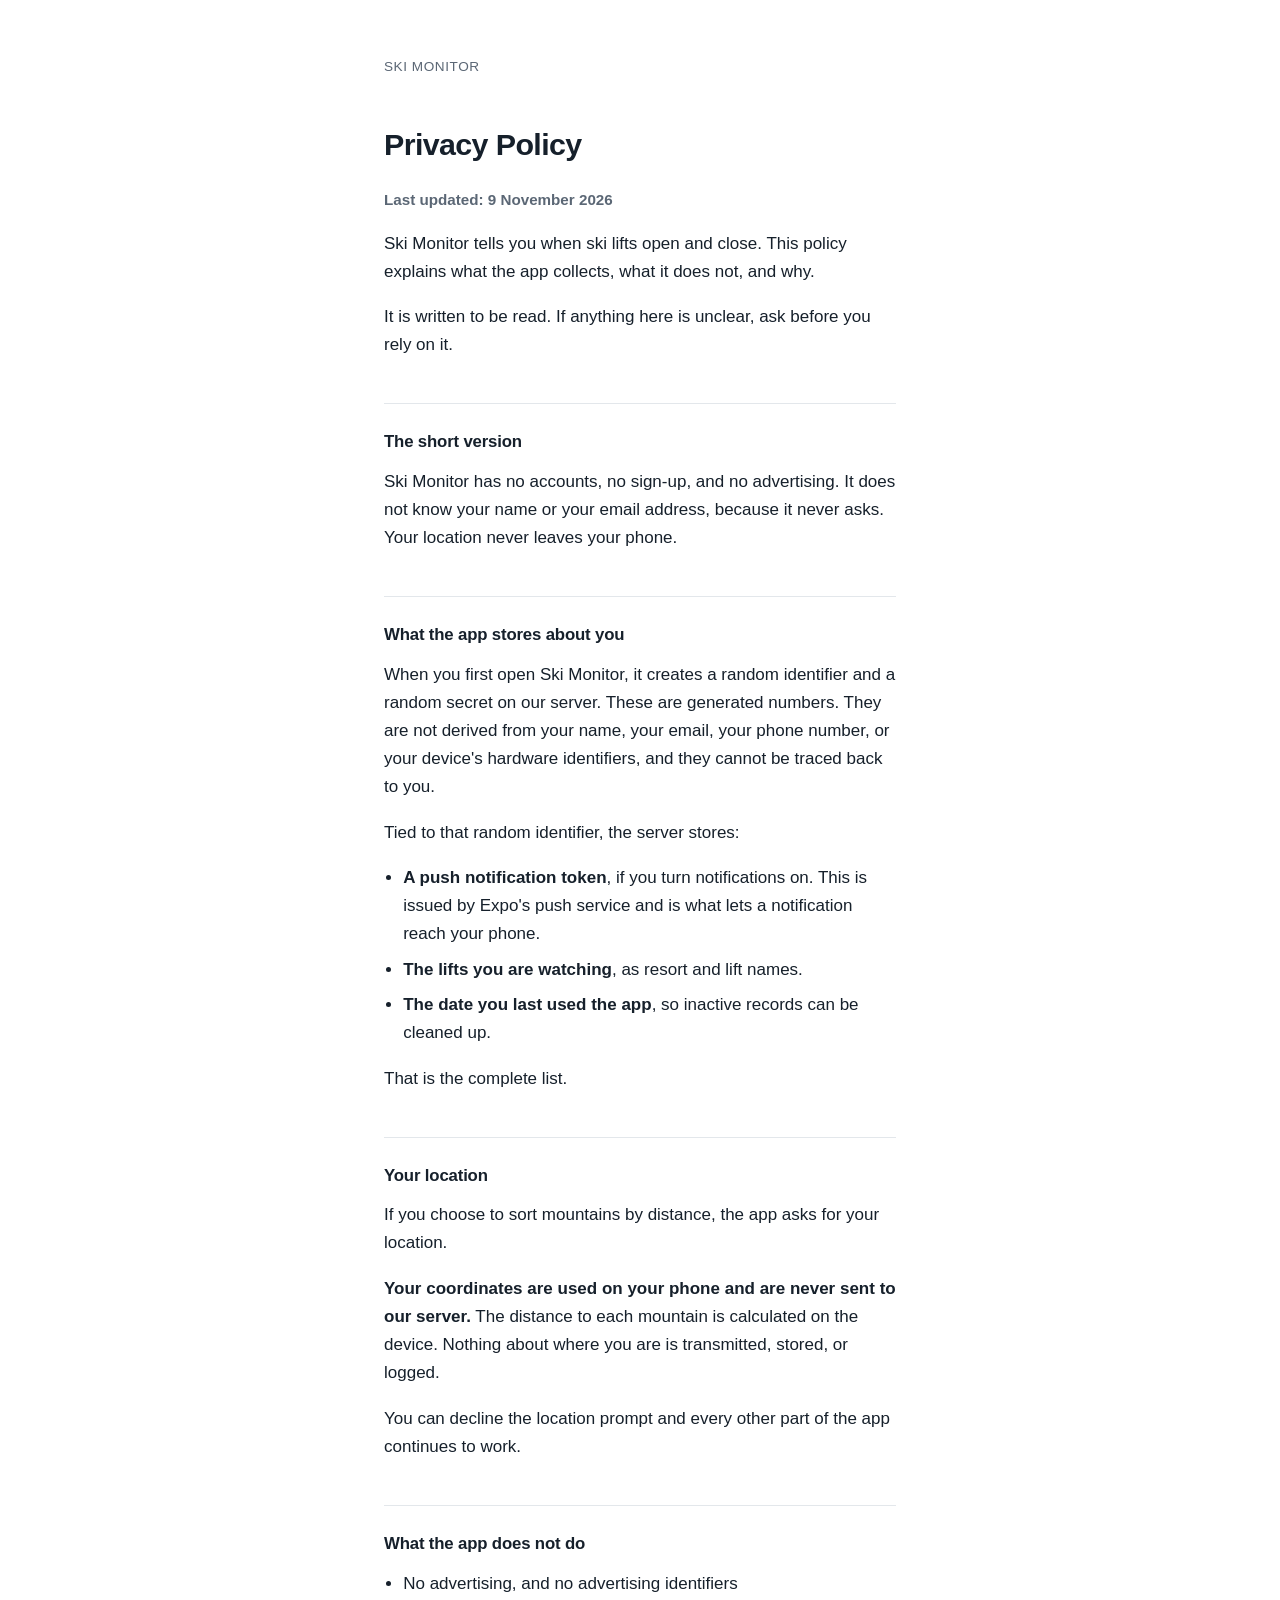
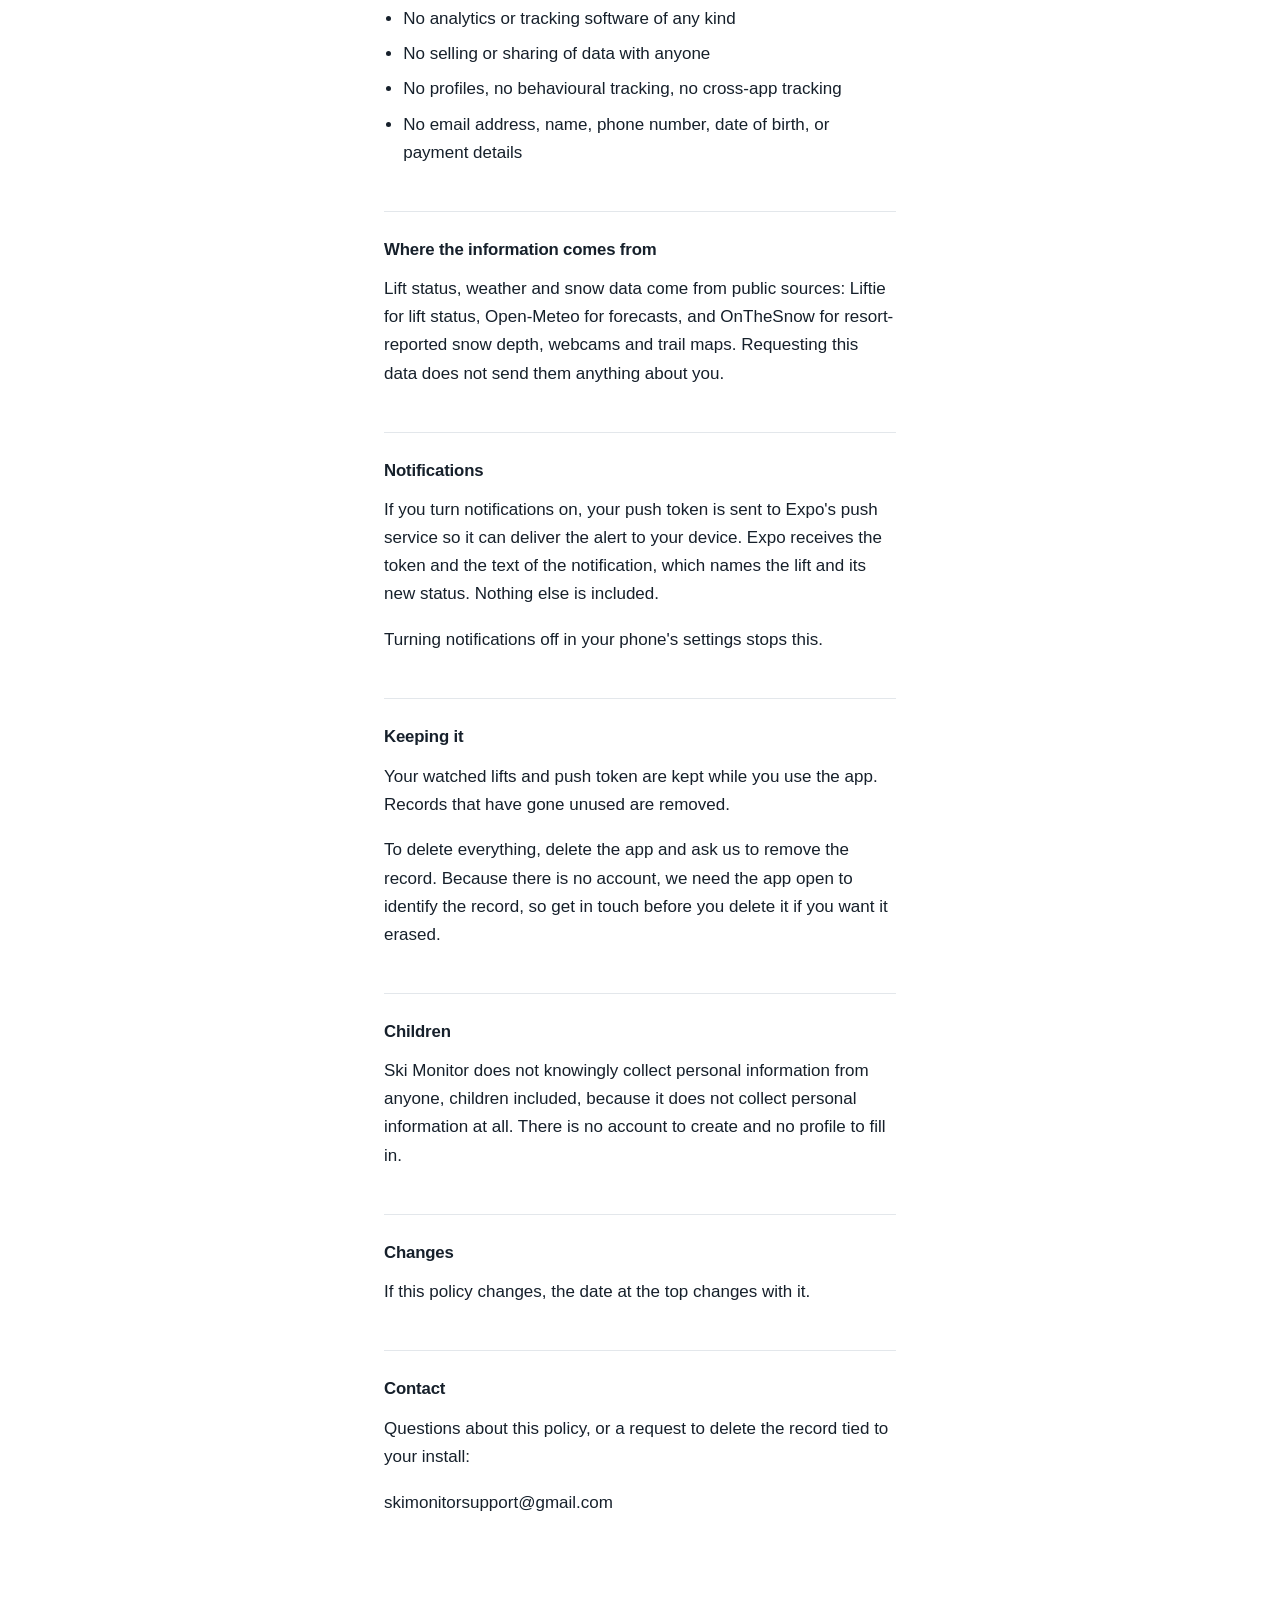
==== privacy.html @ f61647bc "Publish the Ski Monitor privacy policy and terms Apple will not accept a submission without a reacha" ====
<!doctype html>
<html lang="en">
<head>
<meta charset="utf-8">
<meta name="viewport" content="width=device-width, initial-scale=1">
<title>Privacy Policy | Ski Monitor</title>
<link rel="stylesheet" href="style.css">
</head>
<body>
<main>
<p class="back"><a href="./">Ski Monitor</a></p>
<h1>Privacy Policy</h1>
<p><strong>Last updated: 9 November 2026</strong></p>
<p>Ski Monitor tells you when ski lifts open and close. This policy explains what the app collects, what it does not, and why.</p>
<p>It is written to be read. If anything here is unclear, ask before you rely on it.</p>
<h2>The short version</h2>
<p>Ski Monitor has no accounts, no sign-up, and no advertising. It does not know your name or your email address, because it never asks. Your location never leaves your phone.</p>
<h2>What the app stores about you</h2>
<p>When you first open Ski Monitor, it creates a random identifier and a random secret on our server. These are generated numbers. They are not derived from your name, your email, your phone number, or your device&#x27;s hardware identifiers, and they cannot be traced back to you.</p>
<p>Tied to that random identifier, the server stores:</p>
<ul>
<li><strong>A push notification token</strong>, if you turn notifications on. This is issued by Expo&#x27;s push service and is what lets a notification reach your phone.</li>
<li><strong>The lifts you are watching</strong>, as resort and lift names.</li>
<li><strong>The date you last used the app</strong>, so inactive records can be cleaned up.</li>
</ul>
<p>That is the complete list.</p>
<h2>Your location</h2>
<p>If you choose to sort mountains by distance, the app asks for your location.</p>
<p><strong>Your coordinates are used on your phone and are never sent to our server.</strong> The distance to each mountain is calculated on the device. Nothing about where you are is transmitted, stored, or logged.</p>
<p>You can decline the location prompt and every other part of the app continues to work.</p>
<h2>What the app does not do</h2>
<ul>
<li>No advertising, and no advertising identifiers</li>
<li>No analytics or tracking software of any kind</li>
<li>No selling or sharing of data with anyone</li>
<li>No profiles, no behavioural tracking, no cross-app tracking</li>
<li>No email address, name, phone number, date of birth, or payment details</li>
</ul>
<h2>Where the information comes from</h2>
<p>Lift status, weather and snow data come from public sources: Liftie for lift status, Open-Meteo for forecasts, and OnTheSnow for resort-reported snow depth, webcams and trail maps. Requesting this data does not send them anything about you.</p>
<h2>Notifications</h2>
<p>If you turn notifications on, your push token is sent to Expo&#x27;s push service so it can deliver the alert to your device. Expo receives the token and the text of the notification, which names the lift and its new status. Nothing else is included.</p>
<p>Turning notifications off in your phone&#x27;s settings stops this.</p>
<h2>Keeping it</h2>
<p>Your watched lifts and push token are kept while you use the app. Records that have gone unused are removed.</p>
<p>To delete everything, delete the app and ask us to remove the record. Because there is no account, we need the app open to identify the record, so get in touch before you delete it if you want it erased.</p>
<h2>Children</h2>
<p>Ski Monitor does not knowingly collect personal information from anyone, children included, because it does not collect personal information at all. There is no account to create and no profile to fill in.</p>
<h2>Changes</h2>
<p>If this policy changes, the date at the top changes with it.</p>
<h2>Contact</h2>
<p>Questions about this policy, or a request to delete the record tied to your install:</p>
<p>skimonitorsupport@gmail.com</p>
</main>
</body>
</html>
---- style.css ----
/* Plain and readable on purpose. These pages exist to be understood, and an
   App Store reviewer should be able to find a clause in five seconds. */

:root {
  --bg: #ffffff;
  --ink: #16202b;
  --soft: #5b6775;
  --rule: #e3e7eb;
  --link: #11652f;
}

@media (prefers-color-scheme: dark) {
  :root {
    --bg: #0e1520;
    --ink: #e7edf3;
    --soft: #94a2b2;
    --rule: #1e2a39;
    --link: #3fd07a;
  }
}

* { box-sizing: border-box; }

body {
  margin: 0;
  background: var(--bg);
  color: var(--ink);
  font: 17px/1.65 -apple-system, BlinkMacSystemFont, "Segoe UI", Helvetica, Arial, sans-serif;
  -webkit-text-size-adjust: 100%;
}

main {
  max-width: 34rem;
  margin: 0 auto;
  padding: 3.5rem 1rem 6rem;
}

.back { margin: 0 0 3rem; font-size: 0.85rem; letter-spacing: 0.04em; text-transform: uppercase; }
.back a { color: var(--soft); text-decoration: none; }
.back a:hover { color: var(--ink); }

h1 { font-size: 1.9rem; line-height: 1.2; letter-spacing: -0.02em; margin: 0 0 1.5rem; }

h2 {
  font-size: 1.05rem;
  letter-spacing: -0.01em;
  margin: 2.75rem 0 0.75rem;
  padding-top: 1.5rem;
  border-top: 1px solid var(--rule);
}

p { margin: 0 0 1.1rem; }
ul { margin: 0 0 1.1rem; padding-left: 1.2rem; }
li { margin-bottom: 0.45rem; }
strong { font-weight: 600; }
a { color: var(--link); }

/* The "last updated" line, which is the first paragraph of each document. */
h1 + p { color: var(--soft); font-size: 0.95rem; }
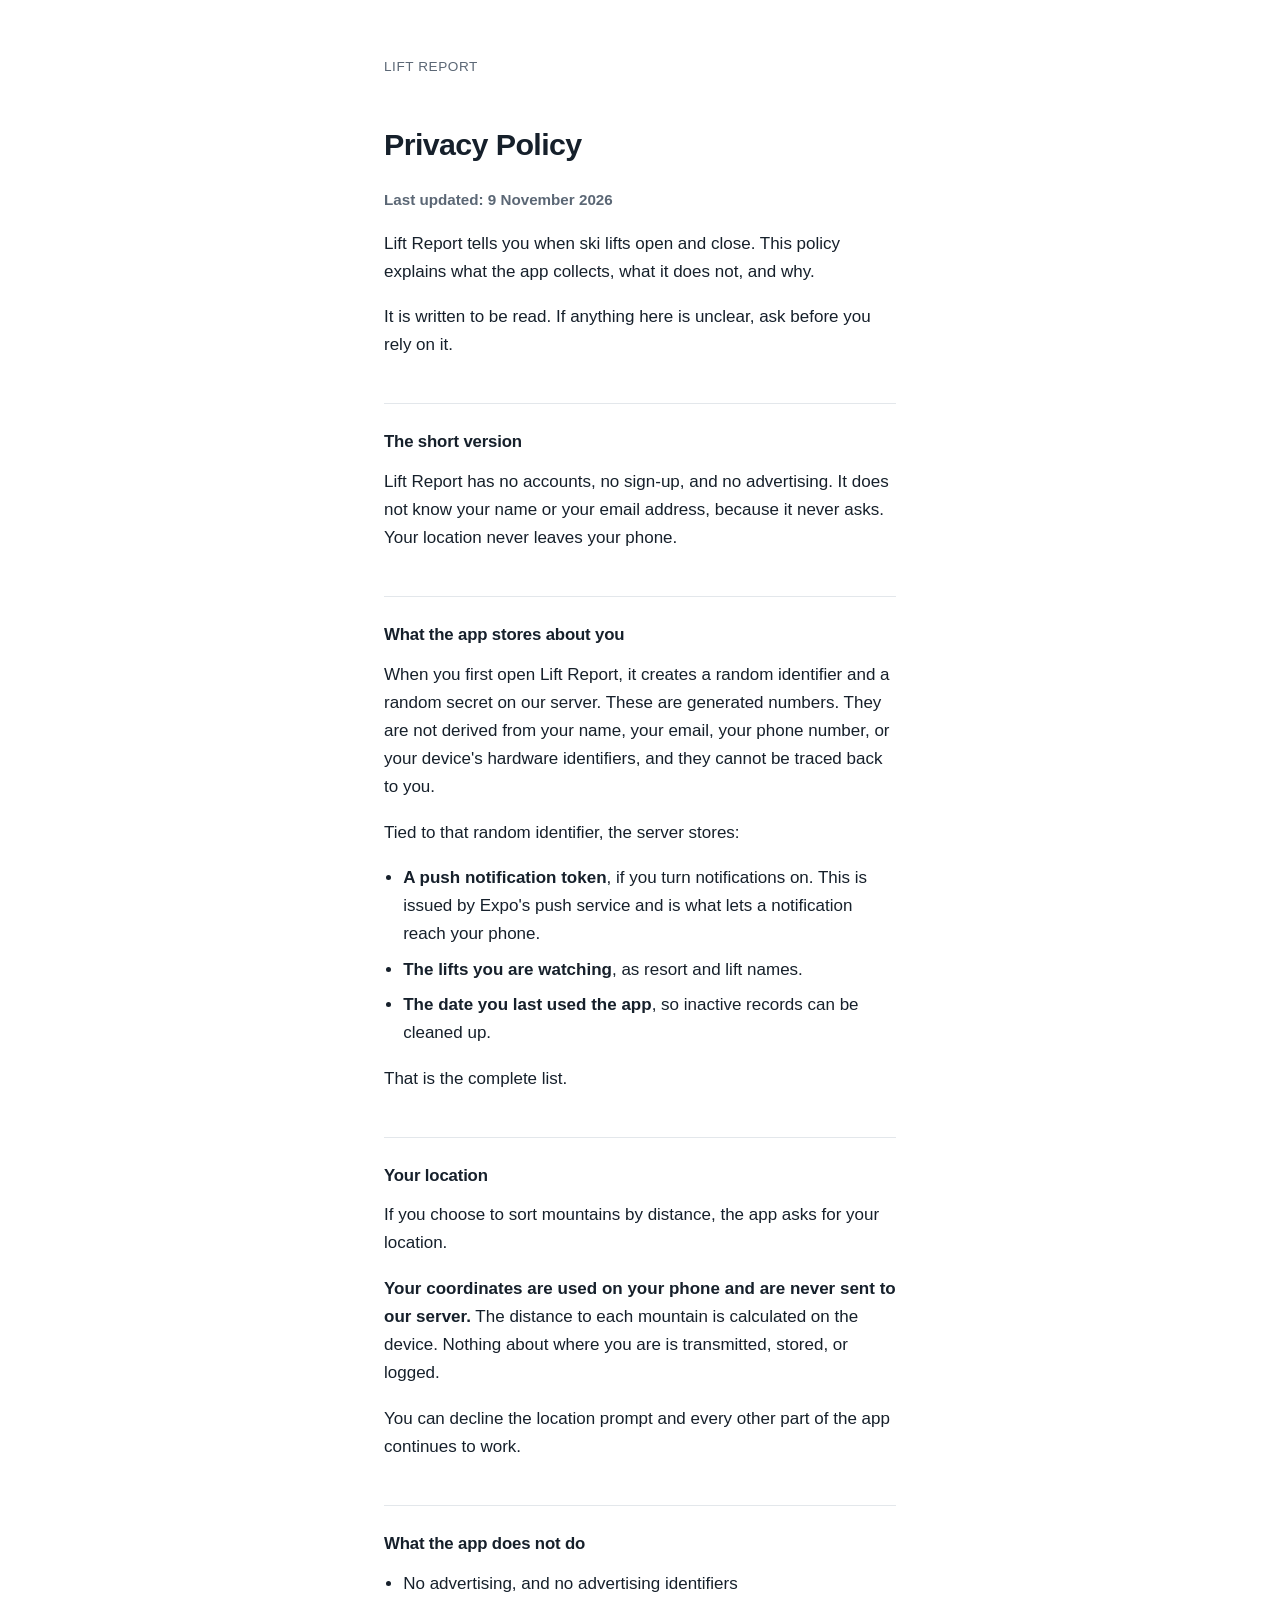
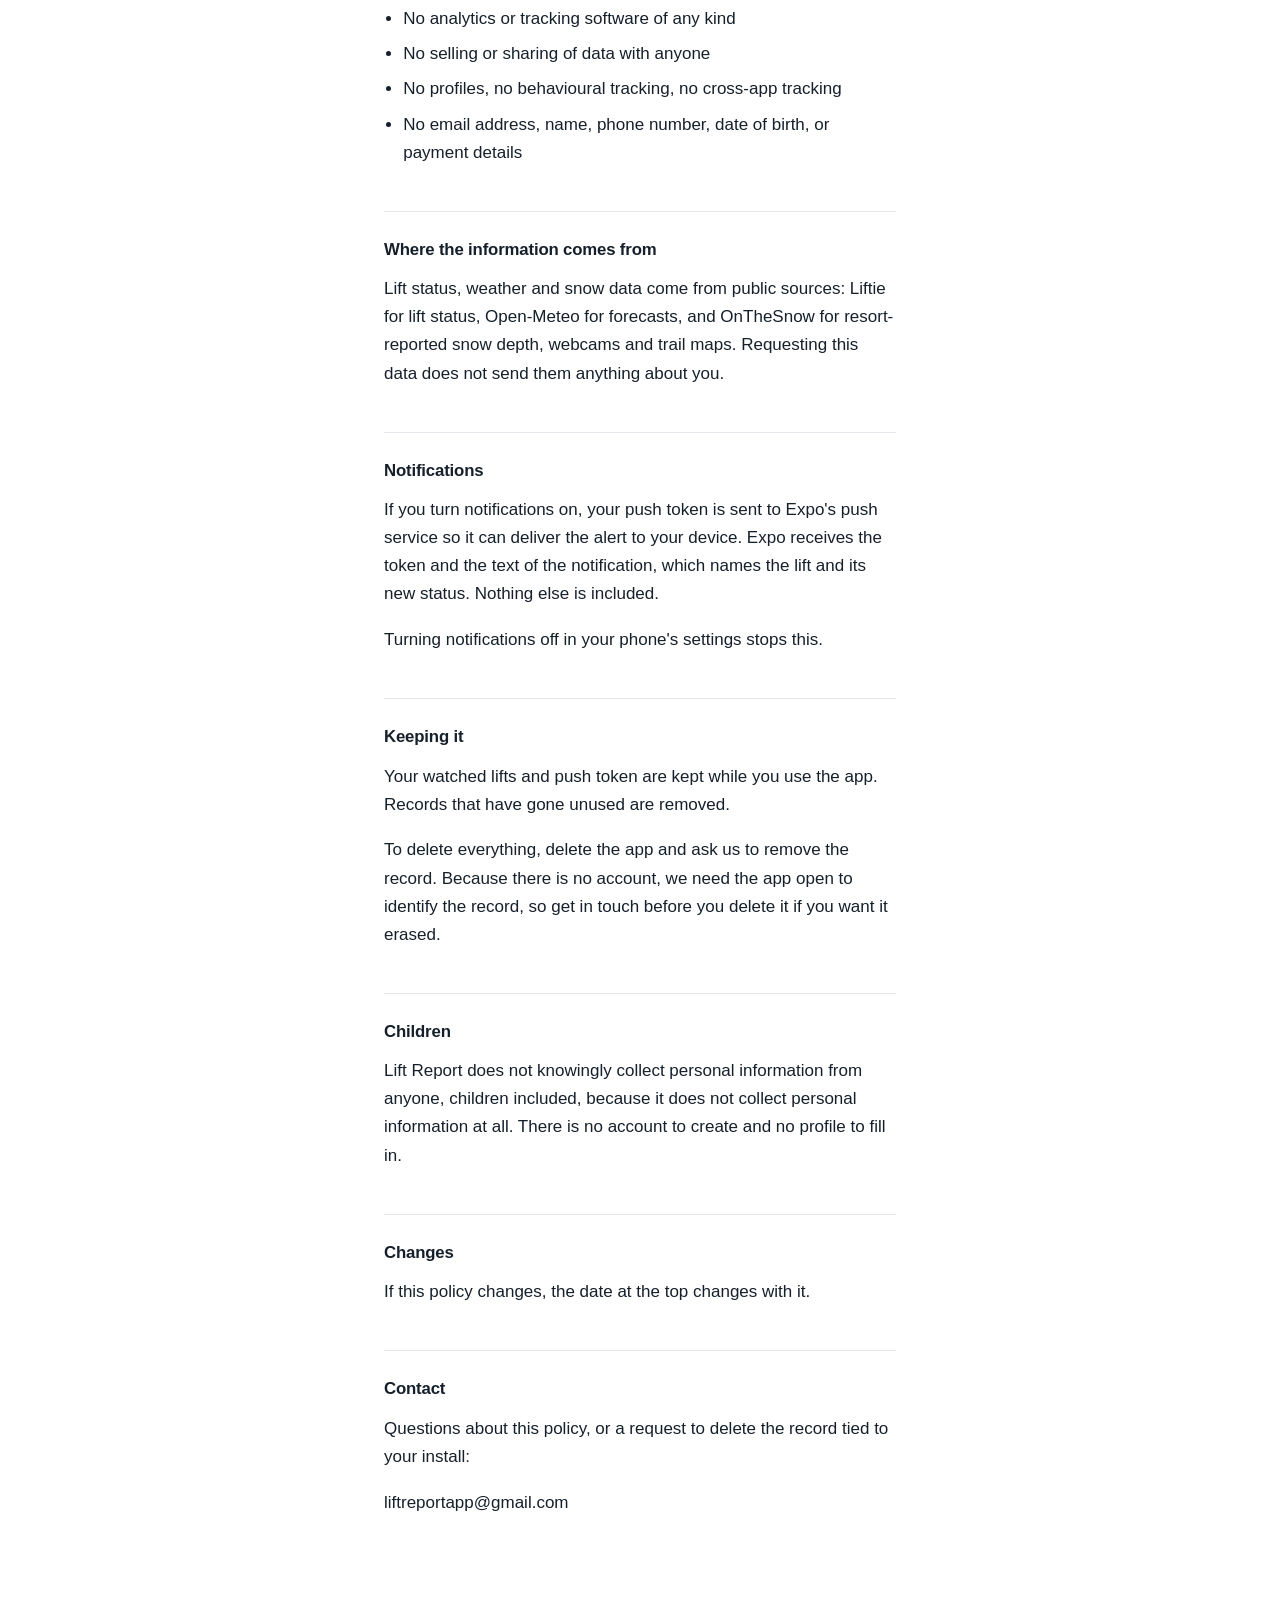
==== commit e3e604a2: "Rename the app to Lift Report across the published pages "Ski Monitor" is gone from the App Store li" ====
--- a/privacy.html
+++ b/privacy.html
@@ -3,20 +3,20 @@
 <head>
 <meta charset="utf-8">
 <meta name="viewport" content="width=device-width, initial-scale=1">
-<title>Privacy Policy | Ski Monitor</title>
+<title>Privacy Policy | Lift Report</title>
 <link rel="stylesheet" href="style.css">
 </head>
 <body>
 <main>
-<p class="back"><a href="./">Ski Monitor</a></p>
+<p class="back"><a href="./">Lift Report</a></p>
 <h1>Privacy Policy</h1>
 <p><strong>Last updated: 9 November 2026</strong></p>
-<p>Ski Monitor tells you when ski lifts open and close. This policy explains what the app collects, what it does not, and why.</p>
+<p>Lift Report tells you when ski lifts open and close. This policy explains what the app collects, what it does not, and why.</p>
 <p>It is written to be read. If anything here is unclear, ask before you rely on it.</p>
 <h2>The short version</h2>
-<p>Ski Monitor has no accounts, no sign-up, and no advertising. It does not know your name or your email address, because it never asks. Your location never leaves your phone.</p>
+<p>Lift Report has no accounts, no sign-up, and no advertising. It does not know your name or your email address, because it never asks. Your location never leaves your phone.</p>
 <h2>What the app stores about you</h2>
-<p>When you first open Ski Monitor, it creates a random identifier and a random secret on our server. These are generated numbers. They are not derived from your name, your email, your phone number, or your device&#x27;s hardware identifiers, and they cannot be traced back to you.</p>
+<p>When you first open Lift Report, it creates a random identifier and a random secret on our server. These are generated numbers. They are not derived from your name, your email, your phone number, or your device&#x27;s hardware identifiers, and they cannot be traced back to you.</p>
 <p>Tied to that random identifier, the server stores:</p>
 <ul>
 <li><strong>A push notification token</strong>, if you turn notifications on. This is issued by Expo&#x27;s push service and is what lets a notification reach your phone.</li>
@@ -45,12 +45,12 @@
 <p>Your watched lifts and push token are kept while you use the app. Records that have gone unused are removed.</p>
 <p>To delete everything, delete the app and ask us to remove the record. Because there is no account, we need the app open to identify the record, so get in touch before you delete it if you want it erased.</p>
 <h2>Children</h2>
-<p>Ski Monitor does not knowingly collect personal information from anyone, children included, because it does not collect personal information at all. There is no account to create and no profile to fill in.</p>
+<p>Lift Report does not knowingly collect personal information from anyone, children included, because it does not collect personal information at all. There is no account to create and no profile to fill in.</p>
 <h2>Changes</h2>
 <p>If this policy changes, the date at the top changes with it.</p>
 <h2>Contact</h2>
 <p>Questions about this policy, or a request to delete the record tied to your install:</p>
-<p>skimonitorsupport@gmail.com</p>
+<p>liftreportapp@gmail.com</p>
 </main>
 </body>
 </html>
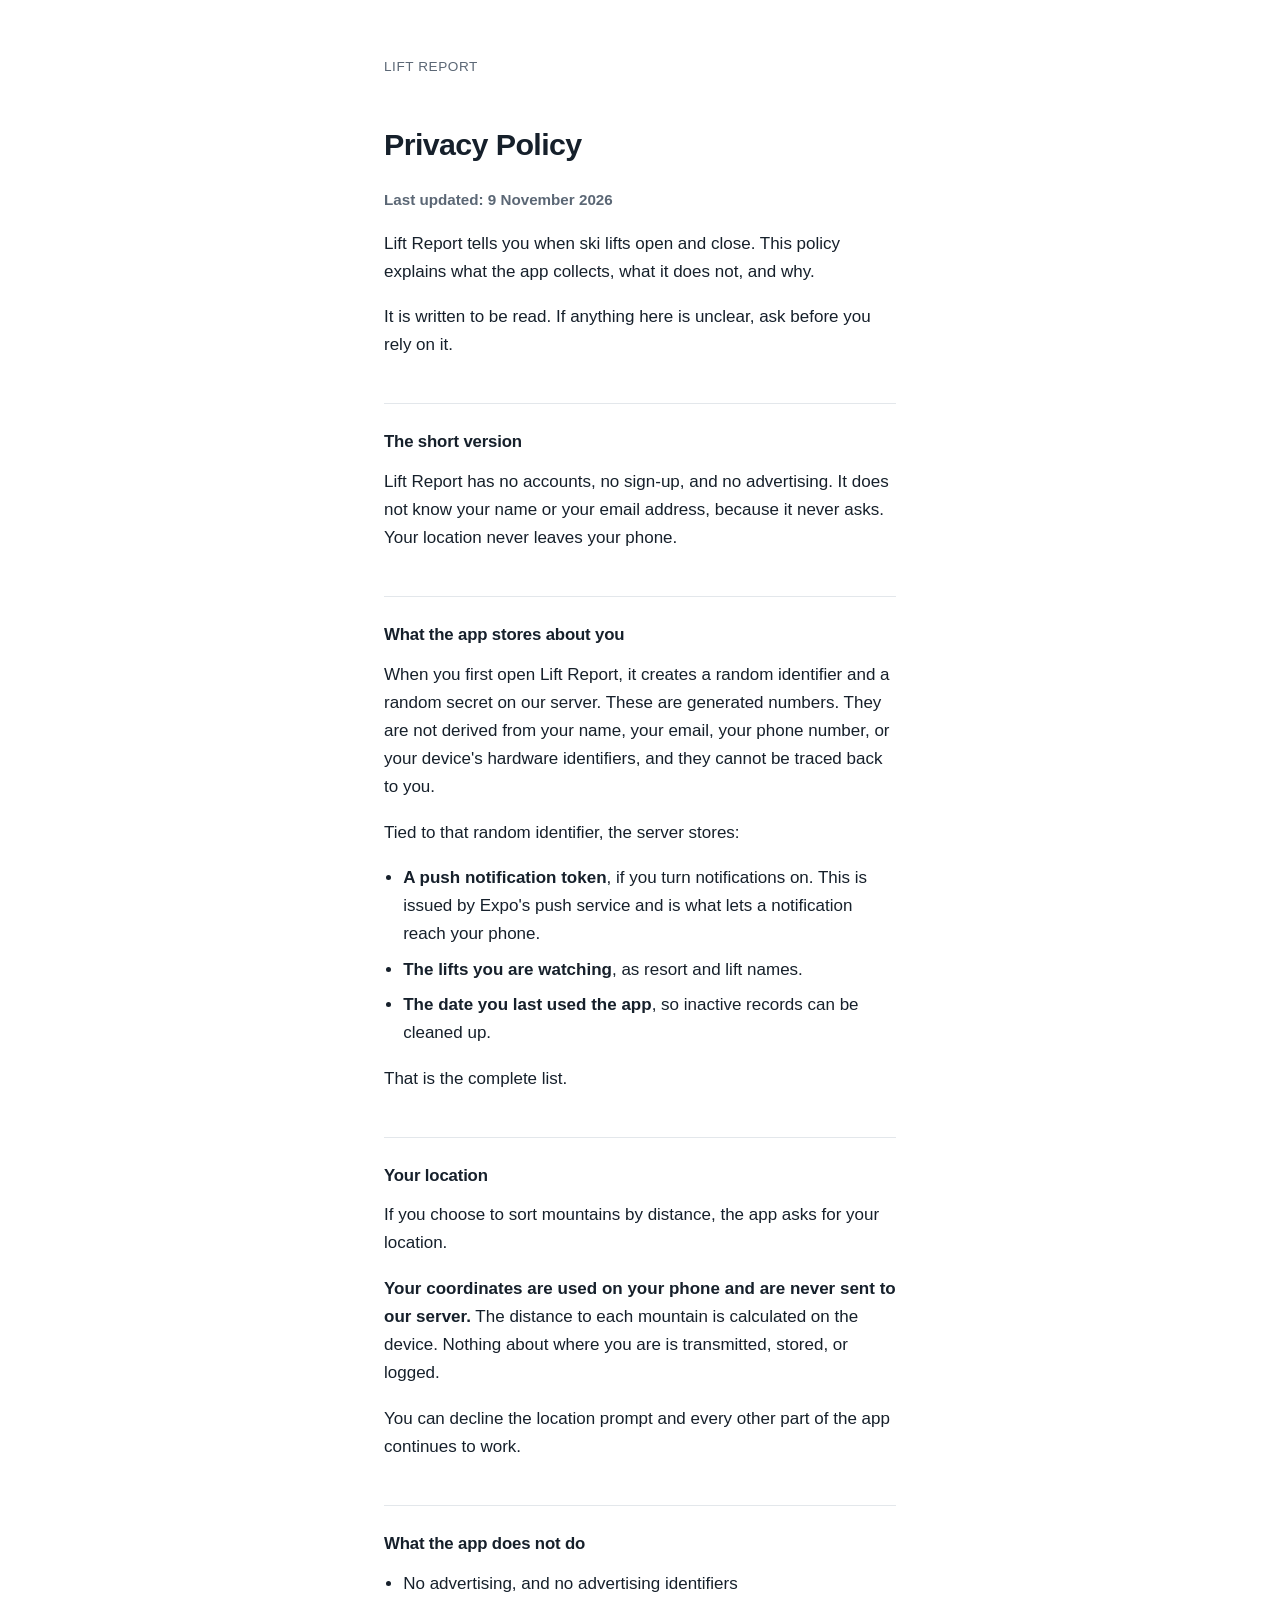
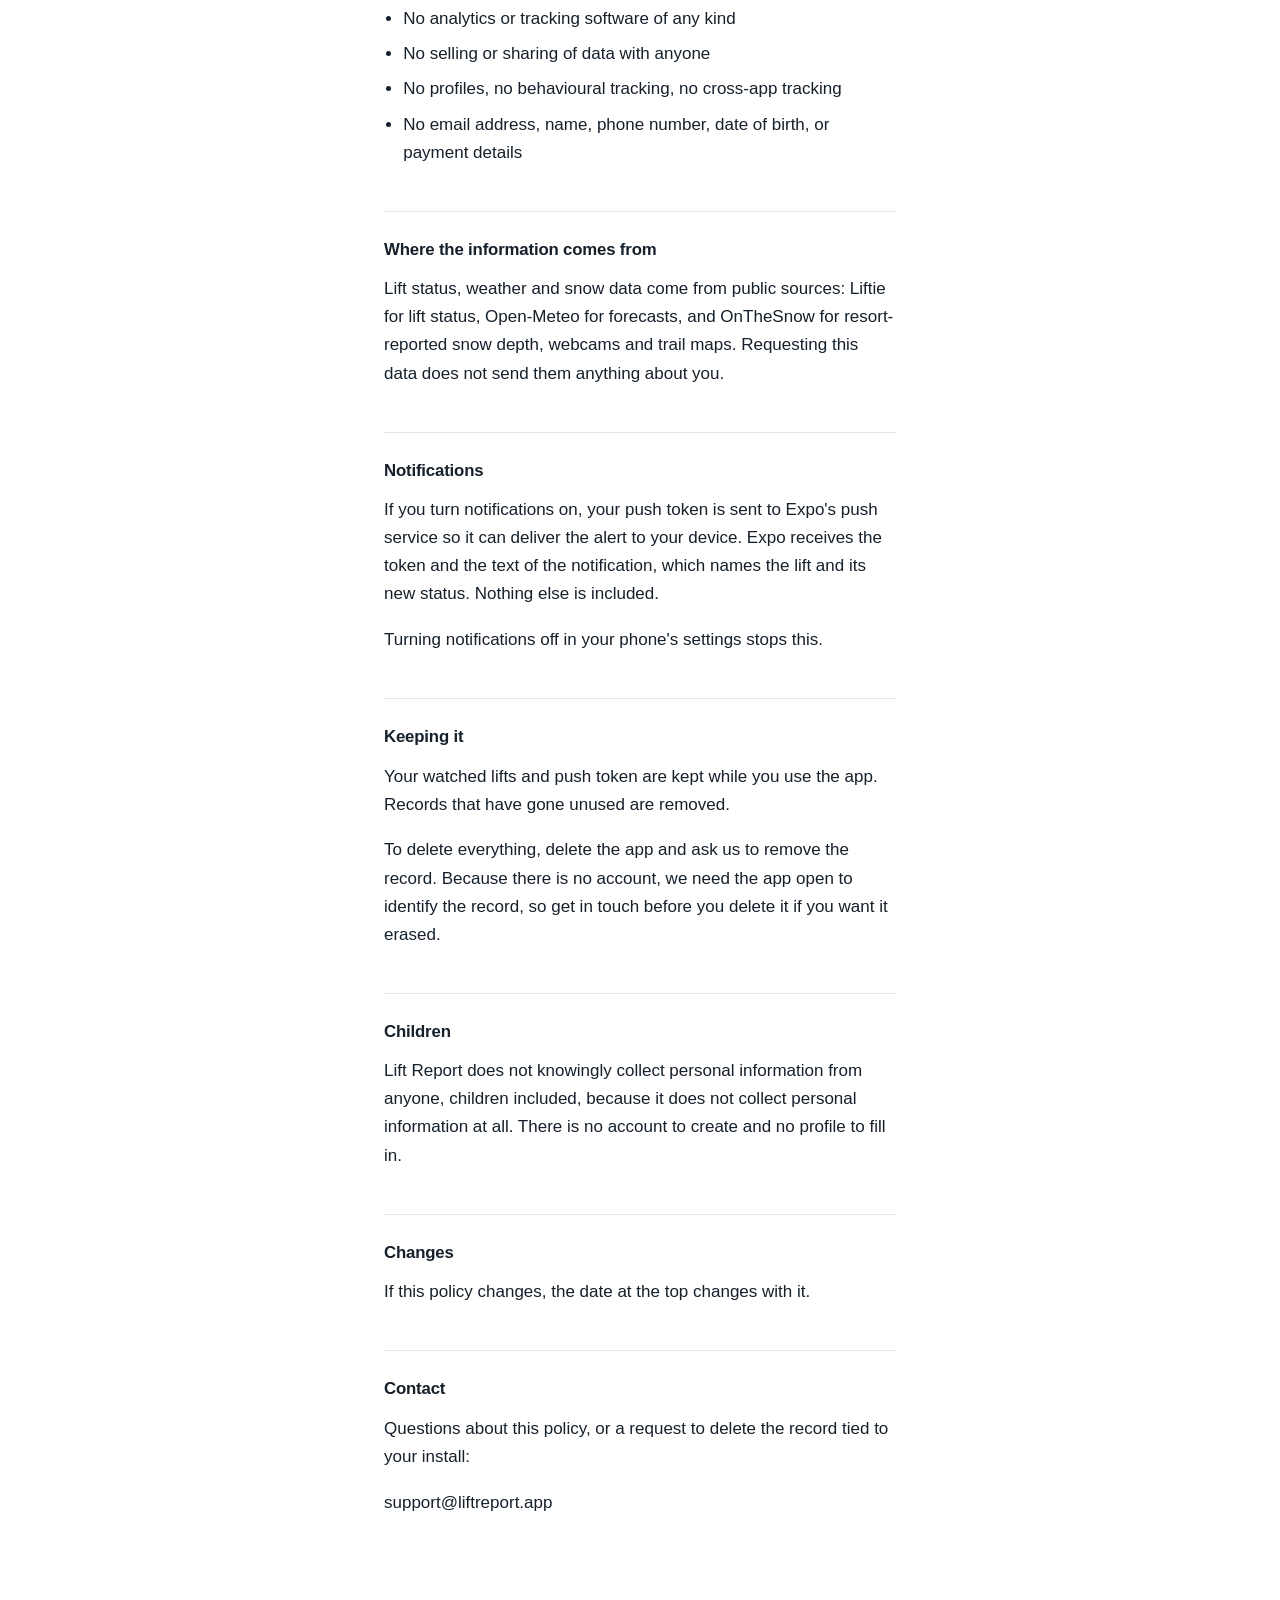
==== commit 231934dc: "Use the domain's own support address support@liftreport.app replaces the Gmail address now that Clou" ====
--- a/privacy.html
+++ b/privacy.html
@@ -50,7 +50,7 @@
 <p>If this policy changes, the date at the top changes with it.</p>
 <h2>Contact</h2>
 <p>Questions about this policy, or a request to delete the record tied to your install:</p>
-<p>liftreportapp@gmail.com</p>
+<p>support@liftreport.app</p>
 </main>
 </body>
 </html>
